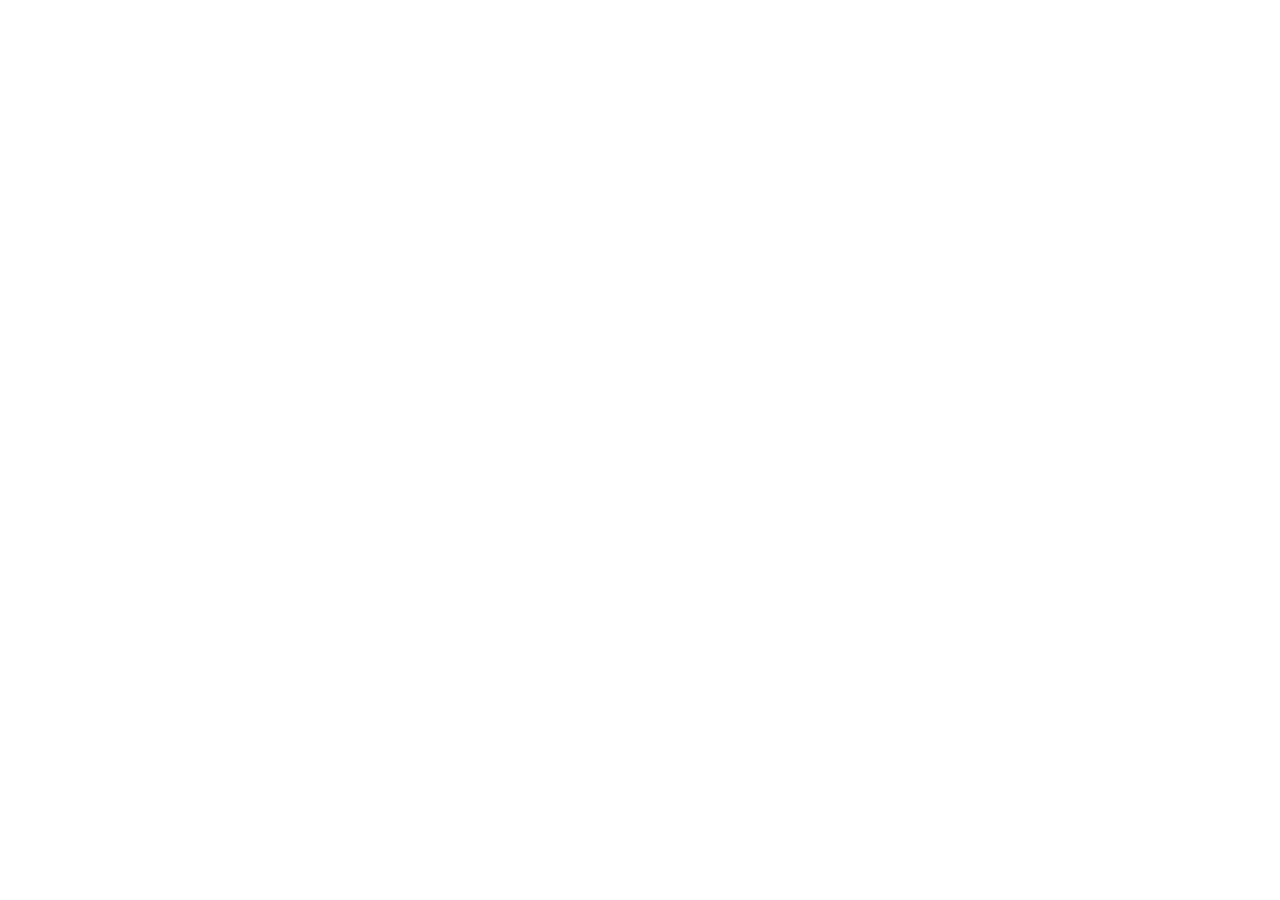
==== index.html @ ec0c0c90 "Demo" ====
<!DOCTYPE html>
<html lang="en">
<head>
    <meta charset="UTF-8">
    <meta name="viewport" content="width=device-width, initial-scale=1.0">
    <title>wdd231
    </title>
</head>
<body>
    
</body>
</html>
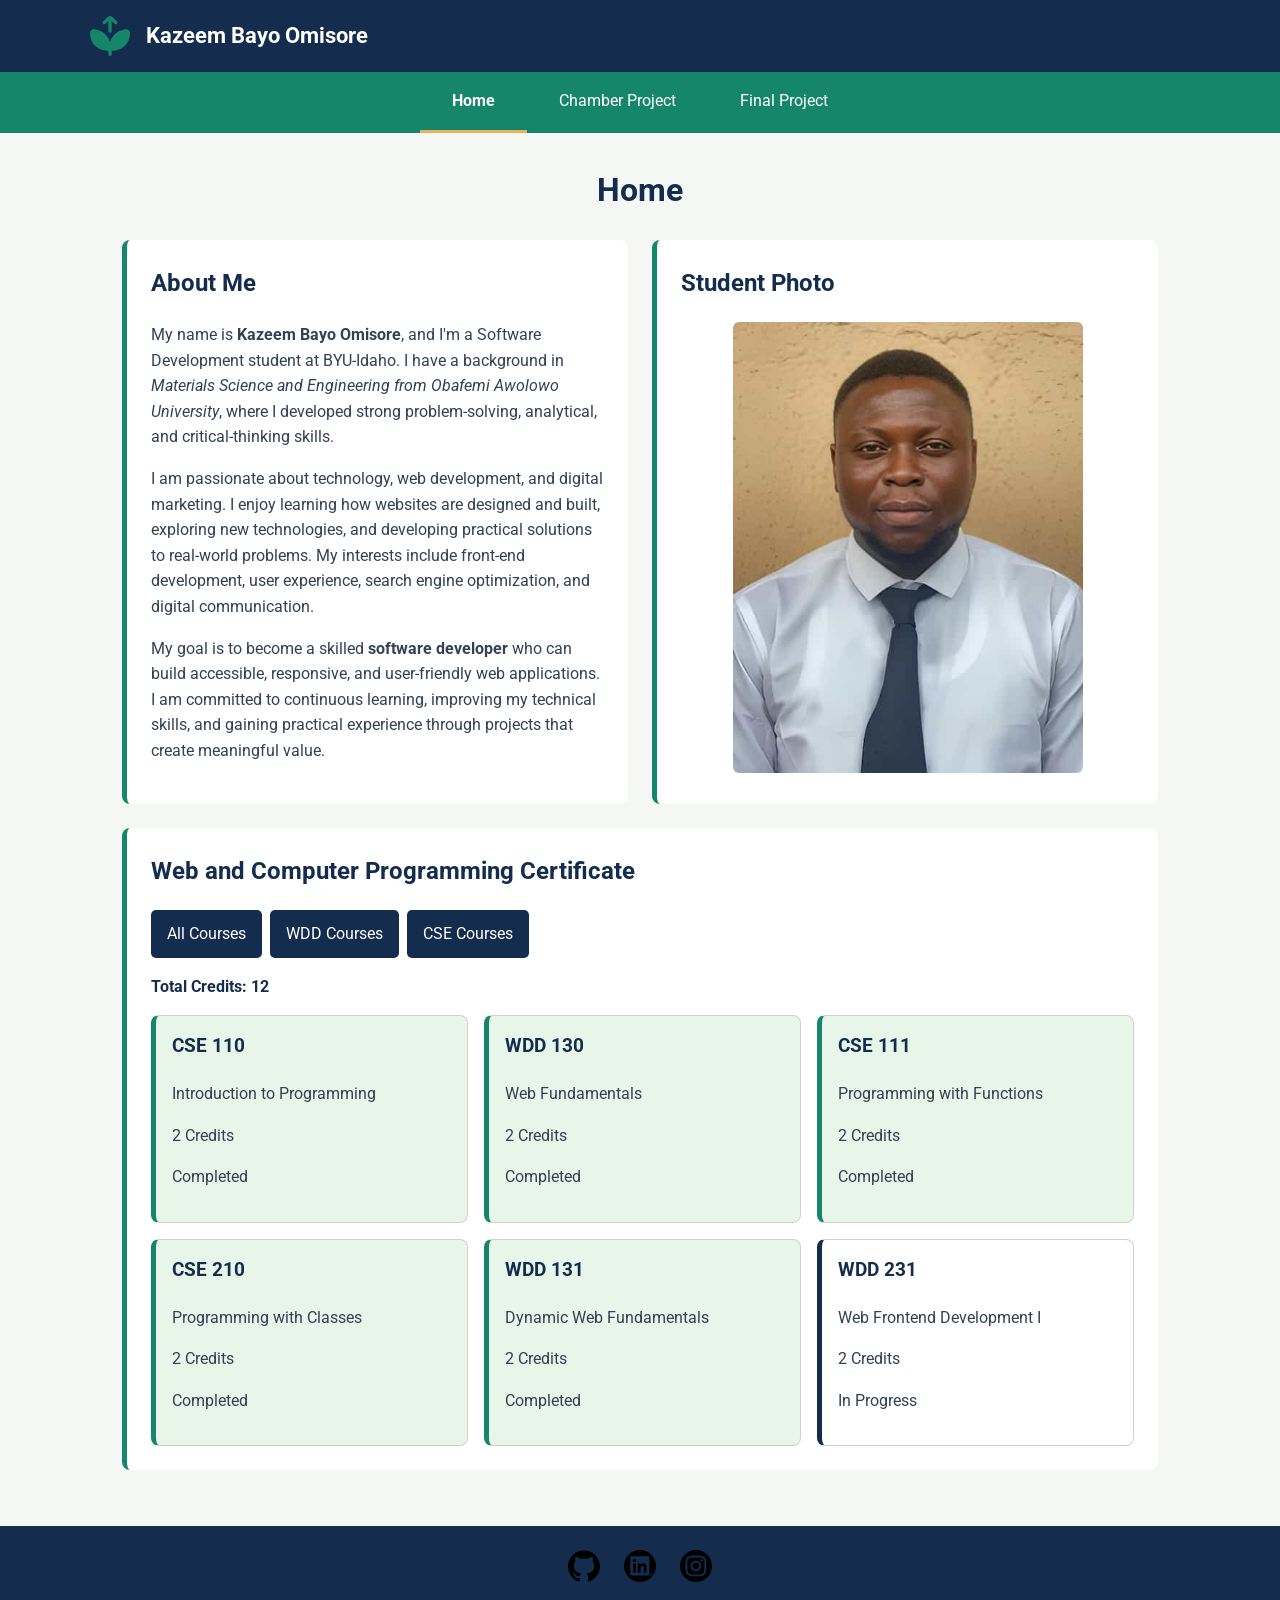
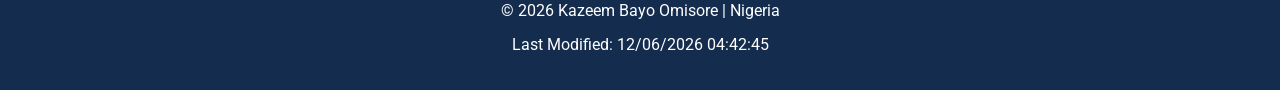
==== commit c3163ecd: "Course Home Page" ====
--- a/index.html
+++ b/index.html
@@ -1,12 +1,138 @@
 <!DOCTYPE html>
 <html lang="en">
+
 <head>
     <meta charset="UTF-8">
     <meta name="viewport" content="width=device-width, initial-scale=1.0">
-    <title>wdd231
-    </title>
+
+    <meta name="description"
+        content="Explore Kazeem Bayo Omisore's WDD 231 homepage, software development journey, web programming courses, and projects at BYU-Idaho.">
+
+    <meta name="author" content="Kazeem Bayo Omisore">
+
+    <!-- Google Font: Roboto -->
+    <link rel="preconnect" href="https://fonts.googleapis.com">
+    <link rel="preconnect" href="https://fonts.gstatic.com" crossorigin>
+    <link href="https://fonts.googleapis.com/css2?family=Roboto:ital,wght@0,100..900;1,100..900&display=swap"
+        rel="stylesheet">
+
+    <!-- CSS files -->
+    <link rel="stylesheet" href="styles/normalize.css">
+    <link rel="stylesheet" href="styles/small.css">
+    <link rel="stylesheet" href="styles/larger.css">
+
+    <!-- JavaScript files -->
+    <script src="scripts/navigation.js" defer></script>
+    <script src="scripts/date.js" defer></script>
+    <script src="scripts/courses.js" defer></script>
+
+    <title>Kazeem Bayo Omisore | WDD 231</title>
 </head>
+
 <body>
-    
+
+    <header>
+        <img src="images/plant-growth.svg" alt="Personal logo" width="40" height="40">
+
+        <span>Kazeem Bayo Omisore</span>
+
+        <button id="nav-button" class="hamburger" aria-label="Toggle navigation" aria-expanded="false" aria-controls="nav-bar">
+        </button>
+    </header>
+
+    <nav id="nav-bar" class="navigation" aria-label="Main navigation">
+        <ul>
+            <li class="current">
+                <a href="index.html" aria-current="page">Home</a>
+            </li>
+
+            <li>
+                <a href="chamber/index.html">Chamber Project</a>
+            </li>
+
+            <li>
+                <a href="final/index.html">Final Project</a>
+            </li>
+        </ul>
+    </nav>
+
+    <main>
+        <h1>Home</h1>
+
+        <div class="home-content">
+
+            <section class="about-me">
+                <h2>About Me</h2>
+
+                <p>
+                    My name is <strong>Kazeem Bayo Omisore</strong>, and I'm a Software Development student at BYU-Idaho. I have a background in <em>Materials
+                    Science and Engineering from Obafemi Awolowo University</em>, where I developed strong problem-solving, analytical, and
+                    critical-thinking skills.
+                </p>
+                <p>    
+                    I am passionate about technology, web development, and digital marketing. I enjoy learning how websites are designed and
+                    built, exploring new technologies, and developing practical solutions to real-world problems. My interests include
+                    front-end development, user experience, search engine optimization, and digital communication.
+                </p>
+                <p>
+                    
+                    My goal is to become a skilled <strong>software developer</strong> who can build accessible, responsive, and user-friendly web
+                    applications. I am committed to continuous learning, improving my technical skills, and gaining practical experience
+                    through projects that create meaningful value.
+                </p>
+            </section>
+
+            <section class="student-photo">
+                <h2>Student Photo</h2>
+
+                <img src="images/my-picture.webp" alt="Photo of me" loading="lazy">
+            </section>
+
+        </div>
+
+        <section class="certificate">
+            <h2>Web and Computer Programming Certificate</h2>
+
+            <div class="course-filters">
+                <button id="allCourses" type="button">All Courses</button>
+
+                <button id="wddCourses" type="button">WDD Courses</button>
+
+                <button id="cseCourses" type="button">CSE Courses</button>
+            </div>
+
+            <p id="creditTotal" aria-live="polite"></p>
+
+            <div id="courseContainer"></div>
+        </section>
+
+    </main>
+
+    <footer>
+
+        <div class="social-links">
+            <a href="https://github.com/omisorebayo" target="_blank" rel="noopener noreferrer">
+                <img src="images/github.svg" alt="GitHub" width="32" height="32">
+            </a>
+
+            <a href="https://www.linkedin.com/in/kazeemomisore/" target="_blank" rel="noopener noreferrer">
+                <img src="images/linkedin-circle.svg" alt="LinkedIn" width="32" height="32">
+            </a>
+
+            <a href="https://www.instagram.com/kazeem_omisore/" target="_blank" rel="noopener noreferrer">
+                <img src="images/instagram-circle.svg" alt="Instagram" width="32" height="32">
+            </a>
+        </div>
+
+        <p>
+            &copy; <span id="currentyear"></span>
+            Kazeem Bayo Omisore | Nigeria
+        </p>
+
+        <p id="lastModified"></p>
+
+    </footer>
+
 </body>
+
 </html>
--- a/styles/small.css
+++ b/styles/small.css
@@ -0,0 +1,245 @@
+/* CSS Variables */
+:root {
+    --primary-color: #142D4E;
+    --secondary-color: #16866A;
+    --background-color: #F5F7F5;
+    --card-color: #FFFFFF;
+    --text-color: #334155;
+    --accent-color: #E5B45B;
+    --border-color: #D0D0D0;
+}
+
+/* General Reset */
+* {
+    box-sizing: border-box;
+}
+
+body {
+    font-family: "Roboto", sans-serif;
+    background-color: var(--background-color);
+    color: var(--text-color);
+    line-height: 1.6;
+    margin: 0;
+}
+
+/* Header */
+header {
+    display: grid;
+    grid-template-columns: auto 1fr auto;
+    align-items: center;
+    gap: 1rem;
+    background-color: var(--primary-color);
+    color: var(--card-color);
+    padding: 1rem;
+}
+
+header img {
+    width: 40px;
+    height: 40px;
+}
+
+header span {
+    font-size: 1.1rem;
+    font-weight: 700;
+    min-width: 0;
+    overflow-wrap: anywhere;
+}
+
+/* Hamburger Button */
+.hamburger {
+    background: none;
+    border: 2px solid var(--card-color);
+    color: var(--card-color);
+    padding: 0.3rem 0.6rem;
+    font-size: 1.5rem;
+    cursor: pointer;
+}
+
+.hamburger::before {
+    content: "\2630";
+}
+
+.hamburger.show::before {
+    content: "\00D7";
+}
+
+button:focus-visible,
+a:focus-visible {
+    outline: 3px solid var(--accent-color);
+    outline-offset: 3px;
+}
+
+/* Navigation */
+.navigation {
+    display: none;
+    background-color: var(--secondary-color);
+}
+
+.navigation.show {
+    display: block;
+}
+
+.navigation ul {
+    display: flex;
+    flex-direction: column;
+    list-style: none;
+    margin: 0;
+    padding: 0;
+}
+
+.navigation a {
+    display: block;
+    color: var(--card-color);
+    text-decoration: none;
+    padding: 0.9rem 1rem;
+    text-align: left;
+}
+
+.navigation a:hover,
+.navigation a:focus-visible {
+    background-color: var(--primary-color);
+    color: var(--card-color);
+}
+
+.navigation .current a {
+    border-bottom: 3px solid var(--accent-color);
+    font-weight: 700;
+}
+
+/* Main Content */
+main {
+    max-width: 1100px;
+    margin: 0 auto;
+    padding: 1rem;
+}
+
+h1 {
+    color: var(--primary-color);
+    text-align: center;
+    margin-bottom: 1.5rem;
+}
+
+h2 {
+    color: var(--primary-color);
+    margin-top: 0;
+}
+
+/* Sections */
+main section {
+    background-color: var(--card-color);
+    padding: 1.25rem;
+    margin-bottom: 1.5rem;
+    border-radius: 8px;
+    border-left: 5px solid var(--secondary-color);
+}
+
+/* About Me and Student Photo */
+.home-content {
+    display: grid;
+    grid-template-columns: 1fr;
+    gap: 1.5rem;
+}
+
+.student-photo img {
+    display: block;
+    width: 100%;
+    max-width: 350px;
+    height: auto;
+    margin: 0 auto;
+    border-radius: 6px;
+}
+
+/* General Images */
+img {
+    max-width: 100%;
+    height: auto;
+}
+
+/* Course Filters */
+.course-filters {
+    display: flex;
+    flex-wrap: wrap;
+    gap: 0.5rem;
+    margin-bottom: 1rem;
+}
+
+.course-filters button {
+    background-color: var(--primary-color);
+    color: var(--card-color);
+    border: none;
+    border-radius: 5px;
+    padding: 0.7rem 1rem;
+    cursor: pointer;
+    font-family: inherit;
+    font-size: 1rem;
+    transition: background-color 0.2s ease;
+}
+
+.course-filters button:hover,
+.course-filters button:focus-visible {
+    background-color: var(--secondary-color);
+}
+
+/* Course Cards */
+#courseContainer {
+    display: grid;
+    grid-template-columns: 1fr;
+    gap: 1rem;
+}
+
+.course-card {
+    min-width: 0;
+    overflow-wrap: anywhere;
+    background-color: var(--card-color);
+    border: 1px solid var(--border-color);
+    border-left: 5px solid var(--primary-color);
+    border-radius: 8px;
+    padding: 1rem;
+}
+
+.course-card.completed {
+    background-color: #E8F5E9;
+    border-left-color: var(--secondary-color);
+}
+
+.course-card h3 {
+    color: var(--primary-color);
+    margin-top: 0;
+}
+
+/* Credit Total */
+#creditTotal {
+    font-weight: 700;
+    color: var(--primary-color);
+}
+
+/* Footer */
+footer {
+    background-color: var(--primary-color);
+    color: var(--card-color);
+    text-align: center;
+    padding: 1.5rem 1rem;
+}
+
+.social-links {
+    display: flex;
+    justify-content: center;
+    align-items: center;
+    gap: 1.5rem;
+    margin-bottom: 1rem;
+}
+
+.social-links img {
+    width: 32px;
+    height: 32px;
+    object-fit: contain;
+}
+
+footer a {
+    display: inline-flex;
+}
+
+footer p {
+    margin: 0.5rem 0;
+    overflow-wrap: anywhere;
+}
--- a/styles/larger.css
+++ b/styles/larger.css
@@ -0,0 +1,64 @@
+/* Tablet Layout */
+@media screen and (min-width: 768px) {
+
+    /* Header */
+    header {
+        padding: 1rem 3rem;
+    }
+
+    header span {
+        font-size: 1.4rem;
+    }
+
+    /* Hide Hamburger */
+    .hamburger {
+        display: none;
+    }
+
+    /* Horizontal Navigation */
+    .navigation {
+        display: block;
+    }
+
+    .navigation ul {
+        flex-direction: row;
+        justify-content: center;
+    }
+
+    .navigation a {
+        padding: 1rem 2rem;
+        transition: background-color 0.2s ease;
+    }
+
+    /* Main Content */
+    main {
+        padding: 2rem;
+    }
+
+    main section {
+        padding: 1.5rem;
+    }
+
+    /* About Me and Student Photo Side by Side */
+    .home-content {
+        grid-template-columns: repeat(2, minmax(0, 1fr));
+    }
+
+    /* Course Cards */
+    #courseContainer {
+        grid-template-columns: repeat(2, minmax(0, 1fr));
+    }
+}
+
+/* Desktop Layout */
+@media screen and (min-width: 1000px) {
+
+    header {
+        padding: 1rem max(3rem, calc((100% - 1100px) / 2));
+    }
+
+    /* Course Cards */
+    #courseContainer {
+        grid-template-columns: repeat(3, minmax(0, 1fr));
+    }
+}
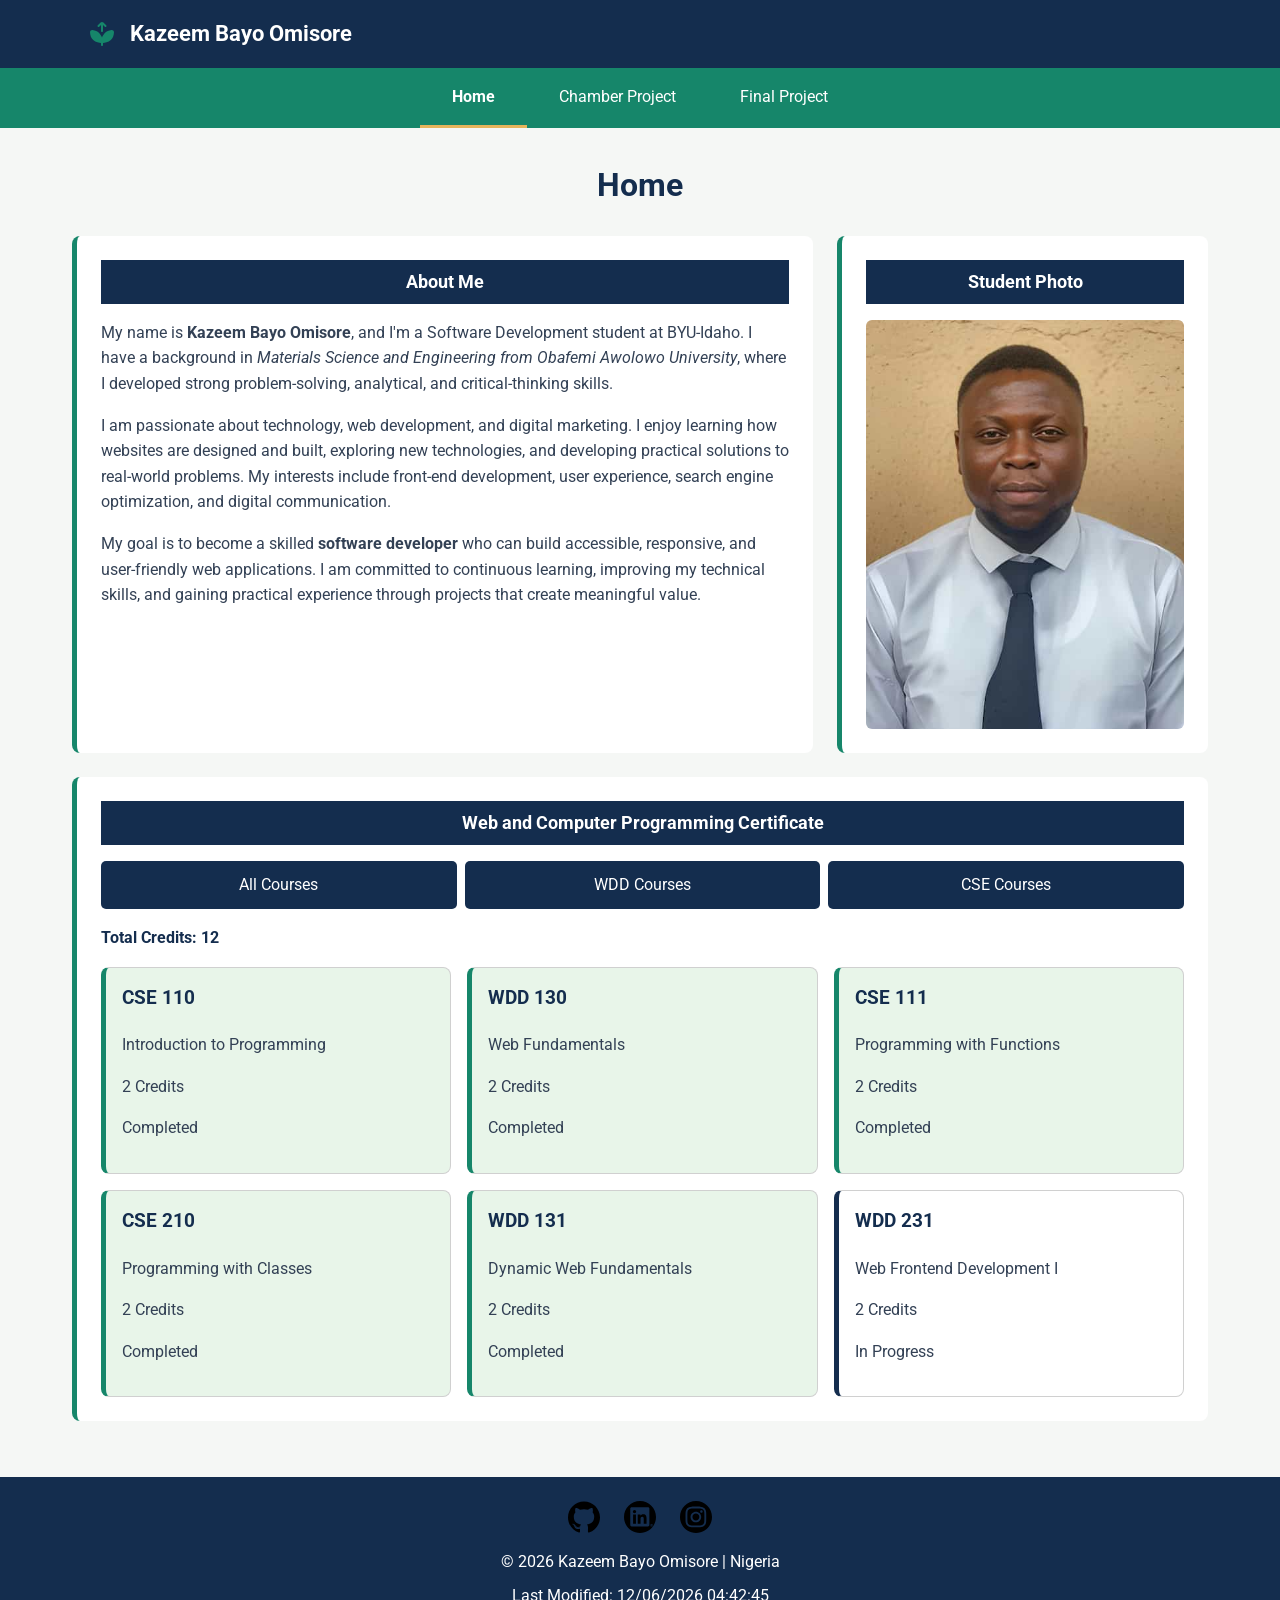
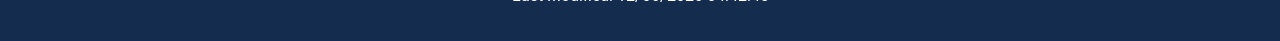
==== commit f86f669a: "Course Home Page" ====
--- a/index.html
+++ b/index.html
@@ -10,6 +10,16 @@
 
     <meta name="author" content="Kazeem Bayo Omisore">
 
+    <!-- Open Graph Meta Properties -->
+    <meta property="og:title" content="Kazeem Bayo Omisore | WDD 231">
+    
+    <meta property="og:description"
+        content="Explore my WDD 231 homepage, software development journey, web programming courses, and projects at BYU-Idaho.">
+    
+    <meta property="og:image" content="https://omisorebayo.github.io/wdd231/images/my-picture.webp">
+    
+    <meta property="og:url" content="https://omisorebayo.github.io/wdd231/">
+
     <!-- Google Font: Roboto -->
     <link rel="preconnect" href="https://fonts.googleapis.com">
     <link rel="preconnect" href="https://fonts.gstatic.com" crossorigin>
@@ -20,6 +30,7 @@
     <link rel="stylesheet" href="styles/normalize.css">
     <link rel="stylesheet" href="styles/small.css">
     <link rel="stylesheet" href="styles/larger.css">
+    <link rel="icon" href="favicon.ico">
 
     <!-- JavaScript files -->
     <script src="scripts/navigation.js" defer></script>
--- a/styles/small.css
+++ b/styles/small.css
@@ -25,7 +25,7 @@
 /* Header */
 header {
     display: grid;
-    grid-template-columns: auto 1fr auto;
+    grid-template-columns: 24px auto 44px;
     align-items: center;
     gap: 1rem;
     background-color: var(--primary-color);
@@ -34,8 +34,9 @@
 }
 
 header img {
-    width: 40px;
-    height: 40px;
+    display: block;
+    width: 100%;
+    height: auto;
 }
 
 header span {
@@ -48,7 +49,7 @@
 /* Hamburger Button */
 .hamburger {
     background: none;
-    border: 2px solid var(--card-color);
+    border: none;
     color: var(--card-color);
     padding: 0.3rem 0.6rem;
     font-size: 1.5rem;
@@ -108,7 +109,7 @@
 
 /* Main Content */
 main {
-    max-width: 1100px;
+    max-width: 1200px;
     margin: 0 auto;
     padding: 1rem;
 }
@@ -122,6 +123,15 @@
 h2 {
     color: var(--primary-color);
     margin-top: 0;
+}
+
+main section h2 {
+    background-color: var(--primary-color);
+    color: var(--card-color);
+    text-align: center;
+    padding: 0.5rem;
+    font-size: 1.1rem;
+    margin-bottom: 1rem;
 }
 
 /* Sections */
@@ -166,6 +176,7 @@
 .course-filters button {
     background-color: var(--primary-color);
     color: var(--card-color);
+    flex: 1;
     border: none;
     border-radius: 5px;
     padding: 0.7rem 1rem;
--- a/styles/larger.css
+++ b/styles/larger.css
@@ -1,5 +1,6 @@
 /* Tablet Layout */
 @media screen and (min-width: 768px) {
+
 
     /* Header */
     header {
@@ -41,7 +42,7 @@
 
     /* About Me and Student Photo Side by Side */
     .home-content {
-        grid-template-columns: repeat(2, minmax(0, 1fr));
+        grid-template-columns: 2fr 1fr;
     }
 
     /* Course Cards */
